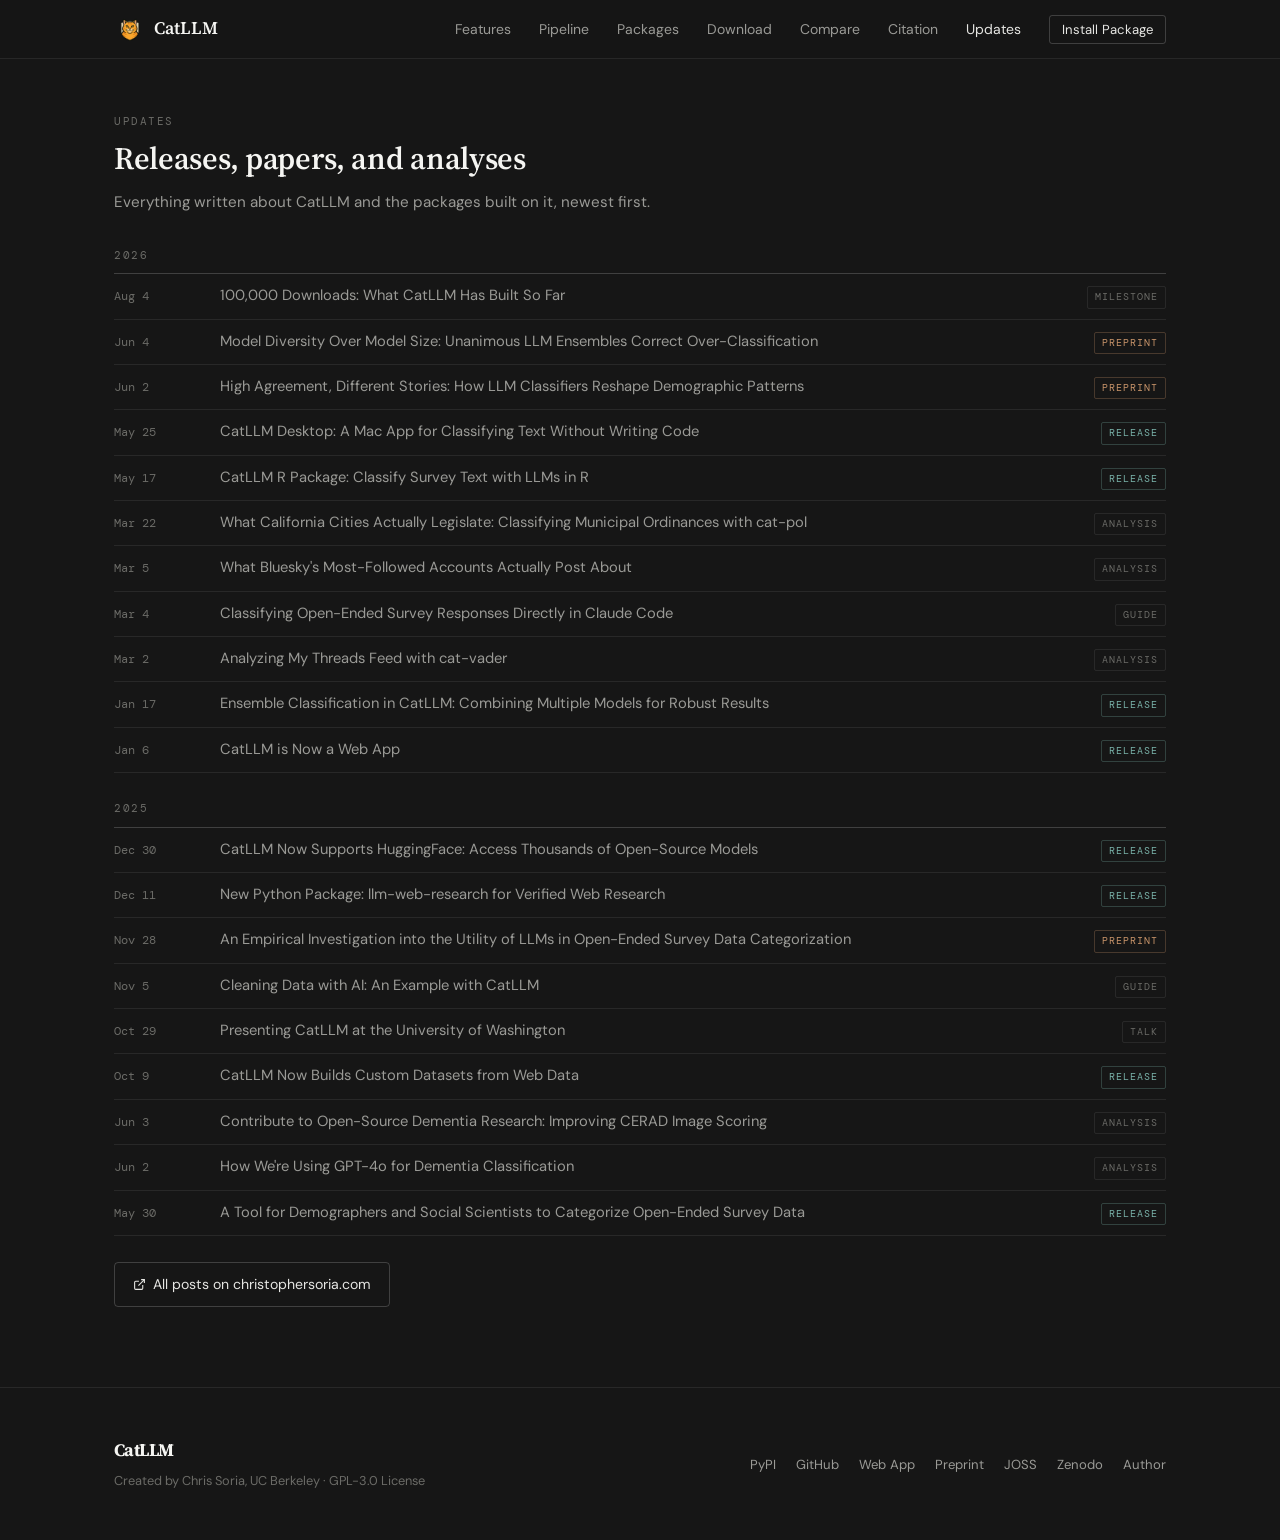
==== updates.html @ 03a1635f "site: move Updates to its own page at /updates.html Adds an Updates page listing the 20 posts writte" ====
<!DOCTYPE html>
<html lang="en">
<head>
  <meta charset="UTF-8" />
  <meta name="viewport" content="width=device-width, initial-scale=1.0" />
  <title>Updates &mdash; CatLLM</title>
  <meta name="description" content="Releases, preprints, guides, and analyses written about CatLLM and the packages built on it." />
  <link rel="canonical" href="https://catllm.com/updates.html" />
  <meta name="robots" content="index, follow, max-image-preview:large" />
  <meta name="author" content="Chris Soria" />
  <meta name="theme-color" content="#161616" />

  <meta property="og:type" content="website" />
  <meta property="og:site_name" content="CatLLM" />
  <meta property="og:title" content="Updates &mdash; CatLLM" />
  <meta property="og:description" content="Releases, preprints, guides, and analyses written about CatLLM and the packages built on it." />
  <meta property="og:url" content="https://catllm.com/updates.html" />
  <meta property="og:image" content="https://catllm.com/assets/desktop-screenshot.png" />
  <meta property="og:locale" content="en_US" />

  <meta name="twitter:card" content="summary_large_image" />
  <meta name="twitter:title" content="Updates &mdash; CatLLM" />
  <meta name="twitter:description" content="Releases, preprints, guides, and analyses written about CatLLM and the packages built on it." />
  <meta name="twitter:image" content="https://catllm.com/assets/desktop-screenshot.png" />

  <link rel="icon" type="image/png" href="/assets/favicon.png" />
  <link rel="preconnect" href="https://fonts.googleapis.com" />
  <link rel="preconnect" href="https://fonts.gstatic.com" crossorigin />
  <link href="https://fonts.googleapis.com/css2?family=Source+Serif+4:ital,opsz,wght@0,8..60,400;0,8..60,500;0,8..60,600;0,8..60,700;1,8..60,400&family=DM+Mono:ital,wght@0,300;0,400;0,500;1,300&family=DM+Sans:ital,opsz,wght@0,9..40,300;0,9..40,400;0,9..40,500;1,9..40,300&display=swap" rel="stylesheet" />
  <link rel="stylesheet" href="/assets/styles.css" />
</head>
<body>

<nav>
  <div class="nav-inner">
    <a href="/" class="nav-logo">
      <img src="/assets/catllm-mark.png" alt="CatLLM" class="nav-logo-mark" />
      CatLLM
    </a>
    <ul class="nav-links">
      <li><a href="/#features">Features</a></li>
      <li><a href="/#pipeline">Pipeline</a></li>
      <li><a href="/#packages">Packages</a></li>
      <li><a href="/#download">Download</a></li>
      <li><a href="/#compare">Compare</a></li>
      <li><a href="/#research">Citation</a></li>
      <li><a href="/updates.html" class="is-current">Updates</a></li>
      <li><a href="https://pypi.org/project/cat-llm/" target="_blank" class="nav-cta" data-install-link data-url-python="https://pypi.org/project/cat-llm/" data-url-r="https://chrissoria.r-universe.dev/cat.llm">Install Package</a></li>
    </ul>
  </div>
</nav>

<!-- Updates -->
<section class="updates is-page" id="updates">
  <div class="container">
    <div class="updates-header reveal">
      <div class="section-label">Updates</div>
      <h2 class="section-title">Releases, papers, and analyses</h2>
      <p class="section-desc">
        Everything written about CatLLM and the packages built on it, newest first.
      </p>
    </div>

    <div class="reveal">
      <div class="updates-year">2026</div>
      <ul class="updates-list">
        <li class="update-item">
          <span class="update-date">Aug 4</span>
          <a class="update-title" href="https://christophersoria.com/posts/2026/08/catllm-100k-downloads/" target="_blank">100,000 Downloads: What CatLLM Has Built So Far</a>
          <span class="update-tag">Milestone</span>
        </li>
        <li class="update-item">
          <span class="update-date">Jun 4</span>
          <a class="update-title" href="https://christophersoria.com/posts/2026/06/llm-ensembles-survey-coding-preprint/" target="_blank">Model Diversity Over Model Size: Unanimous LLM Ensembles Correct Over-Classification</a>
          <span class="update-tag is-preprint">Preprint</span>
        </li>
        <li class="update-item">
          <span class="update-date">Jun 2</span>
          <a class="update-title" href="https://christophersoria.com/posts/2026/06/llm-classifiers-demographic-patterns-preprint/" target="_blank">High Agreement, Different Stories: How LLM Classifiers Reshape Demographic Patterns</a>
          <span class="update-tag is-preprint">Preprint</span>
        </li>
        <li class="update-item">
          <span class="update-date">May 25</span>
          <a class="update-title" href="https://christophersoria.com/posts/2026/05/catllm-mac-desktop-app/" target="_blank">CatLLM Desktop: A Mac App for Classifying Text Without Writing Code</a>
          <span class="update-tag is-release">Release</span>
        </li>
        <li class="update-item">
          <span class="update-date">May 17</span>
          <a class="update-title" href="https://christophersoria.com/posts/2026/05/cat-llm-r-packages/" target="_blank">CatLLM R Package: Classify Survey Text with LLMs in R</a>
          <span class="update-tag is-release">Release</span>
        </li>
        <li class="update-item">
          <span class="update-date">Mar 22</span>
          <a class="update-title" href="https://christophersoria.com/posts/2026/03/catpol-ordinance-analysis/" target="_blank">What California Cities Actually Legislate: Classifying Municipal Ordinances with cat-pol</a>
          <span class="update-tag">Analysis</span>
        </li>
        <li class="update-item">
          <span class="update-date">Mar 5</span>
          <a class="update-title" href="https://christophersoria.com/posts/2026/03/catvader-bluesky-analysis/" target="_blank">What Bluesky's Most-Followed Accounts Actually Post About</a>
          <span class="update-tag">Analysis</span>
        </li>
        <li class="update-item">
          <span class="update-date">Mar 4</span>
          <a class="update-title" href="https://christophersoria.com/posts/2026/03/catllm-claude-code/" target="_blank">Classifying Open-Ended Survey Responses Directly in Claude Code</a>
          <span class="update-tag">Guide</span>
        </li>
        <li class="update-item">
          <span class="update-date">Mar 2</span>
          <a class="update-title" href="https://christophersoria.com/posts/2026/03/catvader-threads-analysis/" target="_blank">Analyzing My Threads Feed with cat-vader</a>
          <span class="update-tag">Analysis</span>
        </li>
        <li class="update-item">
          <span class="update-date">Jan 17</span>
          <a class="update-title" href="https://christophersoria.com/posts/2026/01/catllm-ensemble-classification/" target="_blank">Ensemble Classification in CatLLM: Combining Multiple Models for Robust Results</a>
          <span class="update-tag is-release">Release</span>
        </li>
        <li class="update-item">
          <span class="update-date">Jan 6</span>
          <a class="update-title" href="https://christophersoria.com/posts/2026/01/catllm-web-app/" target="_blank">CatLLM is Now a Web App</a>
          <span class="update-tag is-release">Release</span>
        </li>
      </ul>

      <div class="updates-year">2025</div>
      <ul class="updates-list">
        <li class="update-item">
          <span class="update-date">Dec 30</span>
          <a class="update-title" href="https://christophersoria.com/posts/2025/12/cat-llm-huggingface/" target="_blank">CatLLM Now Supports HuggingFace: Access Thousands of Open-Source Models</a>
          <span class="update-tag is-release">Release</span>
        </li>
        <li class="update-item">
          <span class="update-date">Dec 11</span>
          <a class="update-title" href="https://christophersoria.com/posts/2025/12/llm-web-research/" target="_blank">New Python Package: llm-web-research for Verified Web Research</a>
          <span class="update-tag is-release">Release</span>
        </li>
        <li class="update-item">
          <span class="update-date">Nov 28</span>
          <a class="update-title" href="https://christophersoria.com/posts/2025/11/llm-survey-categorization-preprint/" target="_blank">An Empirical Investigation into the Utility of LLMs in Open-Ended Survey Data Categorization</a>
          <span class="update-tag is-preprint">Preprint</span>
        </li>
        <li class="update-item">
          <span class="update-date">Nov 5</span>
          <a class="update-title" href="https://christophersoria.com/posts/2025/10/cat-llm-clean-data/" target="_blank">Cleaning Data with AI: An Example with CatLLM</a>
          <span class="update-tag">Guide</span>
        </li>
        <li class="update-item">
          <span class="update-date">Oct 29</span>
          <a class="update-title" href="https://christophersoria.com/posts/2025/10/uw-catllm-presentation/" target="_blank">Presenting CatLLM at the University of Washington</a>
          <span class="update-tag">Talk</span>
        </li>
        <li class="update-item">
          <span class="update-date">Oct 9</span>
          <a class="update-title" href="https://christophersoria.com/posts/2025/10/cat-llm-web-research/" target="_blank">CatLLM Now Builds Custom Datasets from Web Data</a>
          <span class="update-tag is-release">Release</span>
        </li>
        <li class="update-item">
          <span class="update-date">Jun 3</span>
          <a class="update-title" href="https://christophersoria.com/posts/2025/6/cat-llm-for-cerad-scores/" target="_blank">Contribute to Open-Source Dementia Research: Improving CERAD Image Scoring</a>
          <span class="update-tag">Analysis</span>
        </li>
        <li class="update-item">
          <span class="update-date">Jun 2</span>
          <a class="update-title" href="https://christophersoria.com/posts/2025/6/cat-llm-for-images/" target="_blank">How We're Using GPT-4o for Dementia Classification</a>
          <span class="update-tag">Analysis</span>
        </li>
        <li class="update-item">
          <span class="update-date">May 30</span>
          <a class="update-title" href="https://christophersoria.com/posts/2025/5/cat-llm-test/" target="_blank">A Tool for Demographers and Social Scientists to Categorize Open-Ended Survey Data</a>
          <span class="update-tag is-release">Release</span>
        </li>
      </ul>

      <div class="updates-more">
        <a href="https://christophersoria.com/year-archive/" target="_blank" class="btn-secondary">
          <svg width="13" height="13" viewBox="0 0 24 24" fill="none" stroke="currentColor" stroke-width="2"><path d="M18 13v6a2 2 0 0 1-2 2H5a2 2 0 0 1-2-2V8a2 2 0 0 1 2-2h6"/><polyline points="15 3 21 3 21 9"/><line x1="10" y1="14" x2="21" y2="3"/></svg>
          All posts on christophersoria.com
        </a>
      </div>
    </div>
  </div>
</section>

<!-- Footer -->
<footer>
  <div class="container">
    <div class="footer-inner">
      <div>
        <div class="footer-logo">CatLLM</div>
        <div class="footer-meta" style="margin-top:6px;">
          Created by <a href="https://christophersoria.com" target="_blank">Chris Soria</a>, UC Berkeley · GPL-3.0 License
        </div>
      </div>
      <ul class="footer-links">
        <li><a href="https://pypi.org/project/cat-llm/" target="_blank">PyPI</a></li>
        <li><a href="https://github.com/chrissoria/cat-llm" target="_blank">GitHub</a></li>
        <li><a href="https://huggingface.co/spaces/CatLLM/survey-classifier" target="_blank">Web App</a></li>
        <li><a href="https://osf.io/preprints/socarxiv/gjvcf_v1" target="_blank">Preprint</a></li>
        <li><a href="https://doi.org/10.21105/joss.09678" target="_blank">JOSS</a></li>
        <li><a href="https://doi.org/10.5281/zenodo.19960067" target="_blank">Zenodo</a></li>
        <li><a href="https://christophersoria.com" target="_blank">Author</a></li>
      </ul>
    </div>
  </div>
</footer>

</body>
</html>
---- assets/styles.css ----
/* CatLLM site styles.
   Shared by index.html and updates.html. Extracted from the inline
   <style> block so both pages stay on one set of tokens. */

/* ── Reset & Variables ─────────────────────────────── */
*, *::before, *::after { box-sizing: border-box; margin: 0; padding: 0; }

:root {
  --bg:         #161616;
  --bg-2:       #1c1c1c;
  --bg-3:       #232323;
  --border:     rgba(255,255,255,0.08);
  --border-hi:  rgba(255,255,255,0.18);
  --teal:       #7ab3aa;
  --teal-dim:   #5a8a83;
  --teal-glow:  rgba(122,179,170,0.10);
  --teal-glow2: rgba(122,179,170,0.04);
  --orange:     #c8946a;
  --orange-glow: rgba(200,148,106,0.10);
  --text:       #e6e6e3;
  --text-2:     #9a9a96;
  --text-3:     #6b6b67;
  --white:      #f5f5f2;
  --amber:      #c8946a;
  --radius:     4px;
  --radius-lg:  6px;
  --font-sans:  'DM Sans', sans-serif;
  --font-mono:  'DM Mono', monospace;
  --font-disp:  'Source Serif 4', Charter, 'Iowan Old Style', Georgia, serif;
}

html { scroll-behavior: smooth; }

body {
  background: var(--bg);
  color: var(--text);
  font-family: var(--font-sans);
  font-size: 16px;
  line-height: 1.65;
  overflow-x: hidden;
}

.dot-grid { display: none; }

/* ── Layout ─────────────────────────────────────────── */
.container {
  max-width: 1100px;
  margin: 0 auto;
  padding: 0 24px;
  position: relative;
  z-index: 1;
}

section { position: relative; z-index: 1; }

/* ── Nav ─────────────────────────────────────────────── */
nav {
  position: fixed;
  top: 0; left: 0; right: 0;
  z-index: 100;
  background: rgba(22,22,22,0.92);
  border-bottom: 1px solid var(--border);
}

.nav-inner {
  max-width: 1100px;
  margin: 0 auto;
  padding: 0 24px;
  height: 58px;
  display: flex;
  align-items: center;
  justify-content: space-between;
}

.nav-logo {
  font-family: var(--font-disp);
  font-weight: 600;
  font-size: 1.1rem;
  color: var(--white);
  text-decoration: none;
  letter-spacing: 0;
  display: flex;
  align-items: center;
  gap: 8px;
}

.nav-logo-mark {
  height: 24px;
  width: auto;
  display: block;
}

.nav-links {
  display: flex;
  gap: 28px;
  list-style: none;
  align-items: center;
}

.nav-links a {
  color: var(--text-2);
  text-decoration: none;
  font-size: 0.875rem;
  font-weight: 400;
  transition: color 0.2s;
}

.nav-links a:hover { color: var(--text); }

.nav-cta {
  color: var(--text) !important;
  padding: 5px 12px;
  border: 1px solid var(--border-hi);
  border-radius: 3px;
  font-weight: 400 !important;
  font-size: 0.82rem !important;
  transition: border-color 0.2s, color 0.2s !important;
}

.nav-cta:hover { color: var(--teal) !important; border-color: var(--teal-dim); }

/* ── Hero ─────────────────────────────────────────────── */
.hero {
  padding: 100px 0 60px;
}

.hero-inner {
  max-width: 760px;
  margin: 0 auto;
  text-align: center;
}

.hero-inner .hero-desc { margin-left: auto; margin-right: auto; }
.hero-inner .hero-citation { margin-left: auto; margin-right: auto; justify-content: center; }
.hero-inner .hero-actions { justify-content: center; }
.hero-inner .install-cmd { margin-left: auto; margin-right: auto; }
.hero-inner .lang-tabs { justify-content: center; }

.hero-title {
  font-family: var(--font-disp);
  font-size: clamp(2.4rem, 4.5vw, 3.6rem);
  font-weight: 600;
  line-height: 1.05;
  letter-spacing: -0.015em;
  color: var(--white);
  margin-bottom: 14px;
}

.hero-title .teal { color: inherit; font-style: italic; font-weight: 500; }

.hero-subtitle {
  font-family: var(--font-disp);
  font-size: clamp(1.05rem, 2vw, 1.25rem);
  font-weight: 400;
  font-style: italic;
  color: var(--text-2);
  line-height: 1.45;
  margin-bottom: 22px;
  letter-spacing: 0;
}

.hero-desc {
  color: var(--text-2);
  font-size: 0.95rem;
  line-height: 1.7;
  margin-bottom: 36px;
  max-width: 480px;
}

.hero-desc strong {
  color: var(--text);
  font-weight: 500;
}

.hero-citation {
  display: flex;
  gap: 10px;
  align-items: center;
  flex-wrap: wrap;
  font-family: var(--font-mono);
  font-size: 0.76rem;
  color: var(--text-3);
  margin-bottom: 26px;
  padding: 0;
  max-width: fit-content;
}

.hero-citation a {
  color: var(--text-2);
  text-decoration: underline;
  text-decoration-color: var(--teal-dim);
  text-underline-offset: 3px;
  text-decoration-thickness: 1px;
  transition: color 0.2s;
}

.hero-citation a:hover { color: var(--teal); }

.citation-sep { color: var(--text-3); opacity: 0.45; }

.hero-actions {
  display: flex;
  gap: 12px;
  flex-wrap: wrap;
  margin-bottom: 32px;
}

.btn-primary {
  display: inline-flex;
  align-items: center;
  gap: 7px;
  background: var(--text);
  color: var(--bg);
  font-family: var(--font-sans);
  font-size: 0.88rem;
  font-weight: 500;
  padding: 10px 20px;
  border-radius: var(--radius);
  text-decoration: none;
  transition: background 0.15s;
  border: 1px solid var(--text);
}

.btn-primary:hover {
  background: var(--white);
  border-color: var(--white);
}

.btn-secondary {
  display: inline-flex;
  align-items: center;
  gap: 7px;
  background: transparent;
  color: var(--text);
  font-family: var(--font-sans);
  font-size: 0.88rem;
  font-weight: 400;
  padding: 10px 18px;
  border-radius: var(--radius);
  border: 1px solid var(--border-hi);
  text-decoration: none;
  transition: border-color 0.15s, color 0.15s;
}

.btn-secondary:hover {
  border-color: var(--text-2);
  color: var(--white);
}

.install-cmd {
  display: inline-flex;
  align-items: center;
  gap: 12px;
  background: var(--bg-3);
  border: 1px solid var(--border);
  border-radius: var(--radius);
  padding: 10px 16px;
  cursor: pointer;
  transition: border-color 0.2s;
  max-width: fit-content;
  /* Pin width to fit the longer R install command so the card stays
     the same size when toggling Python ↔ R, preventing the hero from
     reflowing (and the three buttons from wrapping on narrow widths). */
  min-width: 72ch;
}
@media (max-width: 900px) {
  /* Once the hero stacks to one column, the 72ch min-width overflows
     the content column. Drop it and let the code wrap inside. */
  .install-cmd {
    min-width: 0;
    max-width: 100%;
  }
  .install-cmd code { white-space: normal; word-break: break-all; }
}

.install-cmd:hover { border-color: var(--border-hi); }

.install-cmd code {
  font-family: var(--font-mono);
  font-size: 0.85rem;
  color: var(--teal);
  white-space: nowrap;
}

/* Language-picker tabs. Two shapes: hero-attached and inline-pill. */
.lang-tabs {
  display: inline-flex;
  gap: 0;
  background: transparent;
  margin-bottom: 6px;
}
.lang-tab {
  font-family: var(--font-mono);
  font-size: 0.7rem;
  letter-spacing: 0.06em;
  text-transform: uppercase;
  padding: 5px 12px;
  border: 1px solid var(--border);
  border-radius: 0;
  background: transparent;
  color: var(--text-3);
  cursor: pointer;
  transition: color 0.18s ease, background 0.18s ease, border-color 0.18s ease;
}
.lang-tab:first-child { border-top-left-radius: 6px; border-bottom-left-radius: 6px; }
.lang-tab:last-child  { border-top-right-radius: 6px; border-bottom-right-radius: 6px; border-left: none; }
.lang-tab:hover { color: var(--text); }
.lang-tab.is-active {
  background: var(--bg-3);
  color: var(--teal);
  border-color: var(--teal-dim);
}
.lang-tab.is-active + .lang-tab { border-left-color: var(--border); }

.lang-tabs--inline {
  margin-top: 14px;
}

.copy-btn {
  background: none;
  border: none;
  cursor: pointer;
  color: var(--text-3);
  padding: 2px;
  transition: color 0.2s;
  display: flex;
  align-items: center;
}

.copy-btn:hover { color: var(--text); }
.copy-btn.copied { color: var(--teal); }

.c-keyword  { color: #7eb8f7; }
.c-func     { color: #79d9c7; }
.c-string   { color: #f5c27a; }
.c-comment  { color: var(--text-3); font-style: italic; }
.c-param    { color: #c8d0de; }
.c-value    { color: #f5c27a; }

/* ── Section headers ─────────────────────────────────── */
.section-label {
  font-family: var(--font-mono);
  font-size: 0.7rem;
  color: var(--text-3);
  letter-spacing: 0.14em;
  text-transform: uppercase;
  margin-bottom: 10px;
}

.section-title {
  font-family: var(--font-disp);
  font-size: clamp(1.5rem, 2.6vw, 1.95rem);
  font-weight: 600;
  color: var(--white);
  letter-spacing: -0.01em;
  line-height: 1.2;
  margin-bottom: 12px;
}

.section-desc {
  color: var(--text-2);
  font-size: 0.95rem;
  line-height: 1.7;
  max-width: 600px;
}

/* ── Features ─────────────────────────────────────────── */
.features { padding: 70px 0; }

.features-header { margin-bottom: 44px; }

.features-list {
  margin: 0;
  padding: 0;
  border-top: 1px solid var(--border);
}

.features-list > div {
  display: grid;
  grid-template-columns: 220px 1fr;
  gap: 36px;
  padding: 20px 0;
  border-bottom: 1px solid var(--border);
}

.features-list dt {
  font-family: var(--font-disp);
  font-size: 1.05rem;
  font-weight: 600;
  color: var(--white);
  letter-spacing: -0.005em;
  line-height: 1.3;
}

.features-list dd {
  margin: 0;
  font-size: 0.92rem;
  color: var(--text-2);
  line-height: 1.65;
}

@media (max-width: 720px) {
  .features-list > div {
    grid-template-columns: 1fr;
    gap: 4px;
  }
}

/* ── Pipeline ─────────────────────────────────────────── */
.pipeline { padding: 70px 0; }

.pipeline-inner {
  display: grid;
  grid-template-columns: 1fr 1fr;
  gap: 80px;
  align-items: center;
}

.pipeline-steps {
  display: flex;
  flex-direction: column;
  gap: 0;
}

.pipeline-step {
  display: flex;
  gap: 20px;
  padding: 24px 0;
  border-bottom: 1px solid var(--border);
  cursor: default;
  transition: all 0.2s;
}

.pipeline-step:first-child { border-top: 1px solid var(--border); }

.step-num {
  font-family: var(--font-mono);
  font-size: 0.78rem;
  color: var(--text-3);
  width: 32px;
  flex-shrink: 0;
  margin-top: 2px;
  letter-spacing: 0.05em;
}

.step-content {}

.step-title {
  font-family: var(--font-disp);
  font-size: 1.1rem;
  font-weight: 600;
  color: var(--white);
  letter-spacing: -0.005em;
  margin-bottom: 6px;
}

.step-desc {
  font-size: 0.875rem;
  color: var(--text-2);
  line-height: 1.65;
}

.pipeline-visual {
  background: var(--bg-2);
  border: 1px solid var(--border);
  border-radius: var(--radius-lg);
  padding: 28px;
  position: relative;
  overflow: hidden;
}

.pv-header {
  display: flex;
  align-items: center;
  gap: 6px;
  margin-bottom: 20px;
}

.pv-dot {
  width: 8px; height: 8px;
  border-radius: 50%;
}

.pv-title {
  font-family: var(--font-mono);
  font-size: 0.7rem;
  color: var(--text-3);
  margin-left: 6px;
}

.pv-flow {
  display: flex;
  flex-direction: column;
  gap: 10px;
}

.pv-stage {
  background: var(--bg-3);
  border: 1px solid var(--border);
  border-radius: 8px;
  padding: 14px 16px;
  display: flex;
  align-items: center;
  gap: 12px;
  transition: border-color 0.2s;
}

.pv-stage:hover { border-color: var(--border-hi); }

.pv-stage-badge {
  font-family: var(--font-mono);
  font-size: 0.65rem;
  color: var(--teal);
  background: var(--teal-glow);
  padding: 2px 8px;
  border-radius: 4px;
  white-space: nowrap;
  letter-spacing: 0.05em;
}

.pv-stage-desc {
  font-size: 0.8rem;
  color: var(--text-2);
}

.pv-arrow {
  text-align: center;
  color: var(--text-3);
  font-size: 0.75rem;
}

/* ── Domain Packages ──────────────────────────────────── */
.packages { padding: 70px 0; }

.packages-header { margin-bottom: 44px; }

.packages-grid {
  display: grid;
  grid-template-columns: repeat(3, 1fr);
  gap: 0;
  border-top: 1px solid var(--border);
  border-left: 1px solid var(--border);
}

.pkg-card {
  background: transparent;
  border-right: 1px solid var(--border);
  border-bottom: 1px solid var(--border);
  padding: 22px 22px;
  position: relative;
}

.pkg-tag {
  display: none;
}

.pkg-name {
  font-family: var(--font-mono);
  font-size: 0.82rem;
  color: var(--text-3);
  font-weight: 400;
  margin-bottom: 4px;
}

.pkg-domain {
  font-family: var(--font-disp);
  font-size: 1.05rem;
  font-weight: 600;
  color: var(--white);
  letter-spacing: -0.005em;
  margin-bottom: 8px;
}

.pkg-desc {
  font-size: 0.8rem;
  color: var(--text-2);
  line-height: 1.55;
  margin-bottom: 16px;
}

.pkg-install {
  display: flex;
  align-items: center;
  gap: 8px;
  background: var(--bg-3);
  border: 1px solid var(--border);
  border-radius: 7px;
  padding: 7px 12px;
  cursor: pointer;
  transition: border-color 0.2s;
}

.pkg-install:hover { border-color: var(--border-hi); }

.pkg-install code {
  font-family: var(--font-mono);
  font-size: 0.73rem;
  color: var(--text-2);
  flex: 1;
}

.pkg-install .copy-btn {
  color: var(--text-3);
}

/* ── Comparison section ──────────────────────────────── */
.compare { padding: 70px 0; }

.compare-header { margin-bottom: 40px; }

.compare-table {
  width: 100%;
  border-collapse: collapse;
  background: var(--bg-2);
  border: 1px solid var(--border);
  border-radius: var(--radius-lg);
  overflow: hidden;
  font-size: 0.88rem;
}

.compare-table th,
.compare-table td {
  padding: 16px 20px;
  text-align: left;
  border-bottom: 1px solid var(--border);
  vertical-align: top;
}

.compare-table tr:last-child th,
.compare-table tr:last-child td { border-bottom: none; }

.compare-table thead th {
  font-family: var(--font-mono);
  font-size: 0.72rem;
  letter-spacing: 0.1em;
  text-transform: uppercase;
  color: var(--text-3);
  font-weight: 500;
  background: var(--bg-3);
  border-bottom: 1px solid var(--border);
}

.compare-table thead th.col-ours {
  color: var(--teal);
  background: rgba(0,220,195,0.05);
}

.compare-table tbody th {
  font-weight: 500;
  color: var(--text);
  font-size: 0.85rem;
  width: 22%;
  background: rgba(0,0,0,0.15);
}

.compare-table tbody td {
  color: var(--text-2);
  width: 26%;
}

.compare-table tbody td.col-ours {
  color: var(--text);
  background: rgba(0,220,195,0.03);
}

.compare-note {
  margin-top: 24px;
  padding: 18px 22px;
  background: var(--bg-2);
  border: 1px solid var(--border);
  border-left: 2px solid var(--teal-dim);
  border-radius: var(--radius);
  font-size: 0.88rem;
  color: var(--text-2);
  line-height: 1.65;
}

.compare-note strong {
  color: var(--text);
  font-weight: 500;
}

@media (max-width: 760px) {
  .compare-table { font-size: 0.78rem; }
  .compare-table th, .compare-table td { padding: 10px 12px; }
}

/* ── Code section ─────────────────────────────────────── */
.code-section { padding: 70px 0; }

.code-inner {
  display: grid;
  grid-template-columns: 1fr 1fr;
  gap: 80px;
  align-items: center;
}

.code-block {
  background: var(--bg-2);
  border: 1px solid var(--border);
  border-radius: var(--radius-lg);
  overflow: hidden;
  position: relative;
}

.code-header {
  display: flex;
  align-items: center;
  justify-content: space-between;
  padding: 12px 16px;
  border-bottom: 1px solid var(--border);
}

.code-dots {
  display: flex;
  gap: 6px;
}

.code-dot {
  width: 10px; height: 10px;
  border-radius: 50%;
}

.code-lang {
  font-family: var(--font-mono);
  font-size: 0.7rem;
  color: var(--text-3);
}

.code-body {
  padding: 22px 22px;
  font-family: var(--font-mono);
  font-size: 0.8rem;
  line-height: 1.9;
  color: #c8d0de;
  overflow-x: auto;
}

.code-text { white-space: pre; }

/* ── Research ─────────────────────────────────────────── */
.research { padding: 70px 0; }

.research-inner {
  background: transparent;
  border-top: 1px solid var(--border);
  border-bottom: 1px solid var(--border);
  padding: 44px 0;
  display: grid;
  grid-template-columns: 1fr auto;
  gap: 50px;
  align-items: start;
  position: relative;
}

.research-quote {
  font-family: var(--font-disp);
  font-size: clamp(1rem, 1.6vw, 1.15rem);
  font-weight: 400;
  font-style: italic;
  color: var(--text);
  line-height: 1.55;
  letter-spacing: 0;
  margin-bottom: 22px;
  max-width: 620px;
}

.research-cta {
  flex-shrink: 0;
}

/* ── Updates ──────────────────────────────────────────── */
.updates { padding: 70px 0 0; }

/* updates.html is the whole page rather than a section, so it needs
   clearance under the 58px fixed nav and its own bottom padding. */
.updates.is-page { padding: 112px 0 80px; }

.nav-links a.is-current { color: var(--text); }

.updates-header { margin-bottom: 30px; }

/* Year rules act as the only headings in the list, so they carry the
   top border and each row carries its own bottom border. */
.updates-year {
  font-family: var(--font-mono);
  font-size: 0.7rem;
  color: var(--text-3);
  letter-spacing: 0.14em;
  padding-bottom: 9px;
  margin-top: 26px;
  border-bottom: 1px solid var(--border-hi);
}

.updates-year:first-of-type { margin-top: 0; }

.updates-list {
  list-style: none;
  margin: 0;
  padding: 0;
}

.update-item {
  display: grid;
  grid-template-columns: 86px 1fr auto;
  gap: 20px;
  align-items: baseline;
  padding: 10px 0;
  border-bottom: 1px solid var(--border);
}

.update-date {
  font-family: var(--font-mono);
  font-size: 0.75rem;
  color: var(--text-3);
  white-space: nowrap;
}

.update-title {
  color: var(--text-2);
  font-size: 0.92rem;
  line-height: 1.5;
  text-decoration: none;
  transition: color 0.15s;
}

.update-item:hover .update-title { color: var(--white); }

.update-tag {
  font-family: var(--font-mono);
  font-size: 0.62rem;
  letter-spacing: 0.1em;
  text-transform: uppercase;
  color: var(--text-3);
  border: 1px solid var(--border);
  border-radius: 2px;
  padding: 2px 7px;
  white-space: nowrap;
}

.update-tag.is-release  { color: var(--teal);   border-color: rgba(122,179,170,0.28); }
.update-tag.is-preprint { color: var(--orange); border-color: rgba(200,148,106,0.28); }

.updates-more { margin-top: 26px; }

/* ── Share your work ──────────────────────────────────── */
.share { padding: 0 0 70px; }

.share-inner {
  background: var(--bg-2);
  border: 1px solid var(--border);
  border-radius: var(--radius-lg);
  padding: 38px 40px;
  max-width: 800px;
}

.share-title {
  font-family: var(--font-disp);
  font-size: clamp(1.3rem, 2.2vw, 1.65rem);
  font-weight: 600;
  color: var(--white);
  letter-spacing: -0.01em;
  line-height: 1.25;
  margin-bottom: 12px;
}

.share-desc {
  color: var(--text-2);
  font-size: 0.95rem;
  line-height: 1.7;
  margin-bottom: 26px;
}

.share-desc em { color: var(--text); font-style: italic; }

.share-cta {
  display: flex;
  gap: 10px;
  flex-wrap: wrap;
  align-items: center;
}

.share-note {
  margin-top: 18px;
  font-family: var(--font-mono);
  font-size: 0.78rem;
  color: var(--text-3);
  line-height: 1.6;
}

/* ── Footer ───────────────────────────────────────────── */
footer {
  border-top: 1px solid var(--border);
  padding: 48px 0;
  position: relative;
  z-index: 1;
}

.footer-inner {
  display: flex;
  align-items: center;
  justify-content: space-between;
  gap: 24px;
  flex-wrap: wrap;
}

.footer-logo {
  font-family: var(--font-disp);
  font-size: 1.1rem;
  font-weight: 700;
  color: var(--white);
  letter-spacing: -0.03em;
}

.footer-meta {
  font-size: 0.8rem;
  color: var(--text-3);
  line-height: 1.6;
}

.footer-meta a {
  color: var(--text-3);
  text-decoration: none;
  transition: color 0.2s;
}

.footer-meta a:hover { color: var(--teal); }

.footer-links {
  display: flex;
  gap: 20px;
  list-style: none;
  flex-wrap: wrap;
}

.footer-links a {
  font-size: 0.82rem;
  color: var(--text-2);
  text-decoration: none;
  transition: color 0.2s;
}

.footer-links a:hover { color: var(--teal); }

/* Scroll-reveal removed — content visible by default. */
.reveal, .reveal.visible { opacity: 1; transform: none; }

/* ── Responsive ───────────────────────────────────────── */
@media (max-width: 1080px) {
  /* Nav has 7 items + a CTA pill; below ~1080px they collide before
     the CTA wraps to a second line. Collapse early: there's no
     mobile menu, but the page is short enough to scroll. */
  .nav-links { display: none; }
}

@media (max-width: 900px) {
  .pipeline-inner { grid-template-columns: 1fr; }
  .pipeline-visual { display: none; }
  .packages-grid { grid-template-columns: repeat(2, 1fr); }
  .code-inner { grid-template-columns: 1fr; }
  .research-inner { grid-template-columns: 1fr; }
  /* Stack the language tabs above the install snippet so they
     don't sit beside it when the column narrows. width: max-content
     keeps the tabs only as wide as their content (don't stretch). */
  .lang-tabs { display: flex; width: max-content; }
}

@media (max-width: 560px) {
  .packages-grid { grid-template-columns: 1fr; }
  .hero { padding: 90px 0 50px; }
  .research-inner { padding: 36px 0; }
  /* Date and tag share the first row, title drops to its own line. */
  .update-item { grid-template-columns: 1fr auto; gap: 6px 12px; }
  .update-date { grid-column: 1; grid-row: 1; }
  .update-tag { grid-column: 2; grid-row: 1; justify-self: end; }
  .update-title { grid-column: 1 / -1; grid-row: 2; }
  .share-inner { padding: 26px 22px; }
  .share-cta { flex-direction: column; align-items: stretch; }
  .share-cta a { justify-content: center; }
  .footer-inner { flex-direction: column; align-items: flex-start; }
}
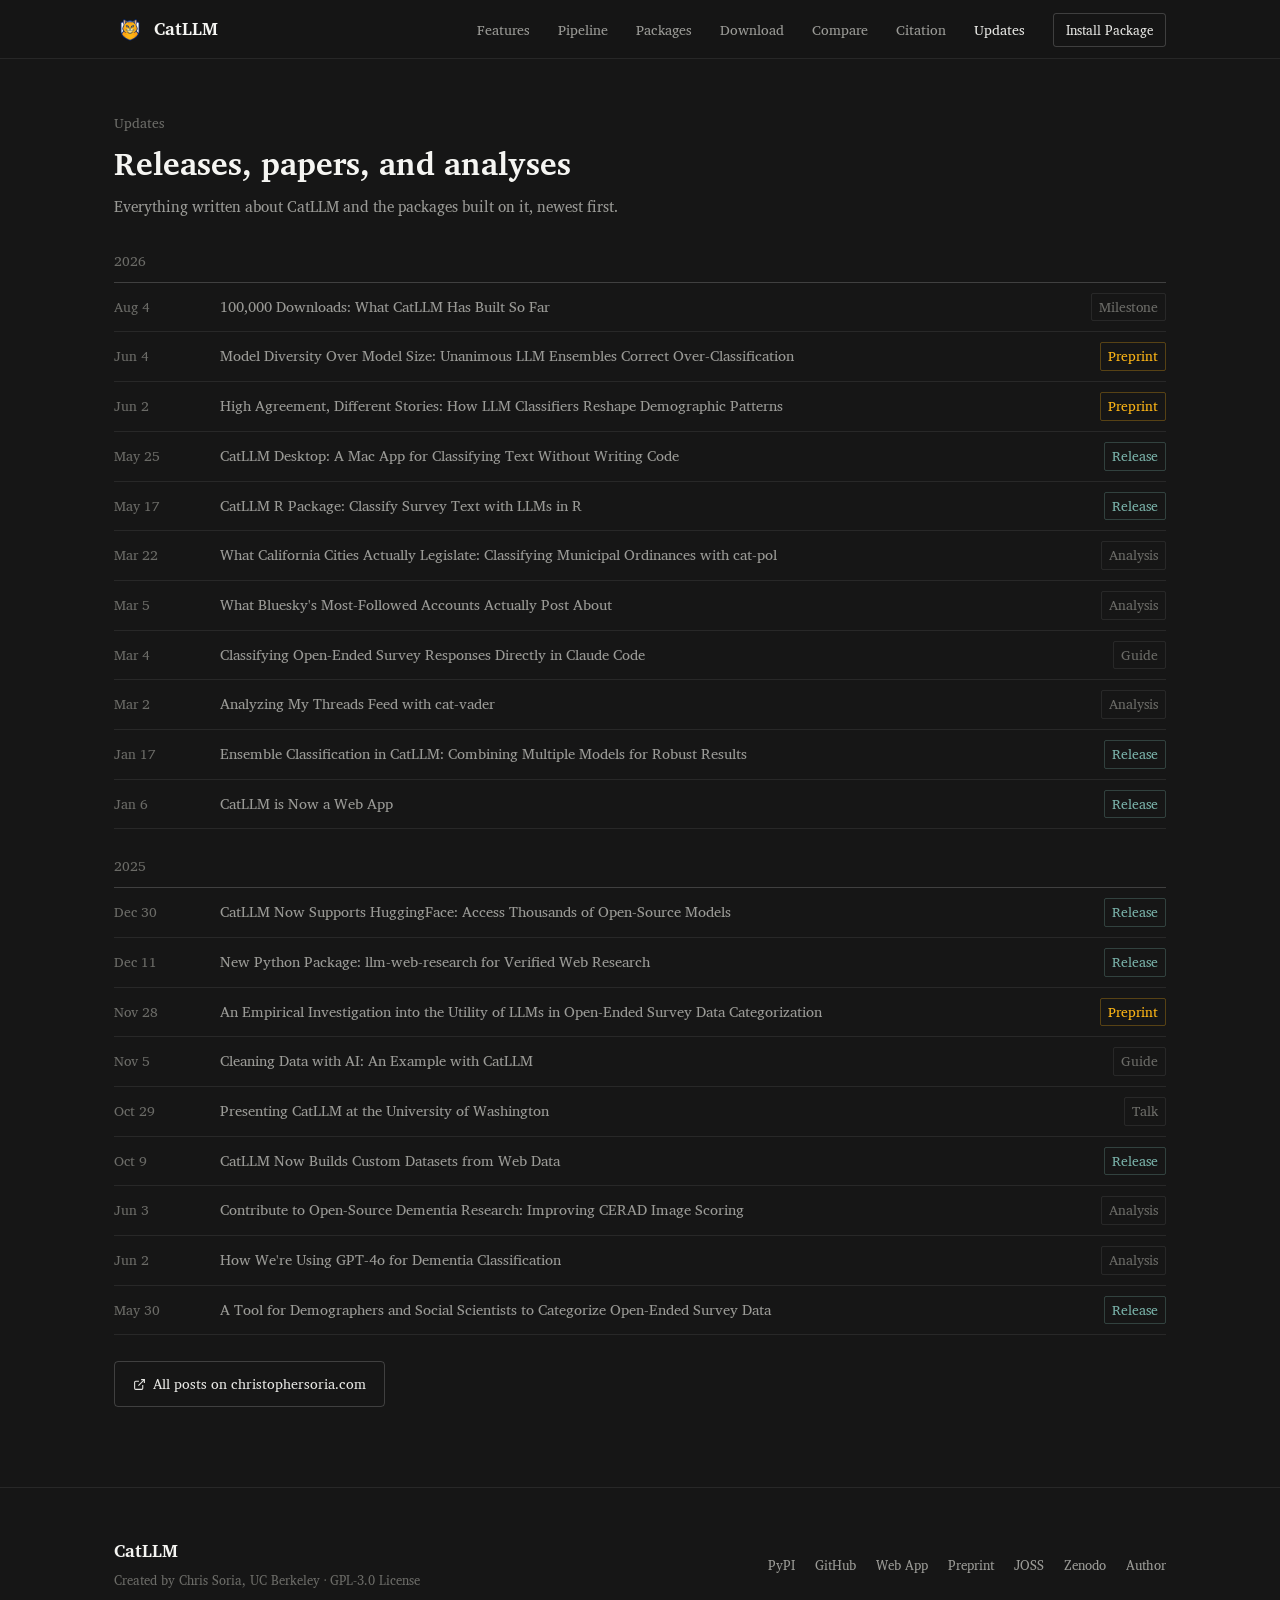
==== commit 2205600d: "site: set the type in Charis SIL, drop the stock sans and mono labels Replace DM Sans, DM Mono, and " ====
--- a/updates.html
+++ b/updates.html
@@ -26,7 +26,7 @@
   <link rel="icon" type="image/png" href="/assets/favicon.png" />
   <link rel="preconnect" href="https://fonts.googleapis.com" />
   <link rel="preconnect" href="https://fonts.gstatic.com" crossorigin />
-  <link href="https://fonts.googleapis.com/css2?family=Source+Serif+4:ital,opsz,wght@0,8..60,400;0,8..60,500;0,8..60,600;0,8..60,700;1,8..60,400&family=DM+Mono:ital,wght@0,300;0,400;0,500;1,300&family=DM+Sans:ital,opsz,wght@0,9..40,300;0,9..40,400;0,9..40,500;1,9..40,300&display=swap" rel="stylesheet" />
+  <link href="https://fonts.googleapis.com/css2?family=Charis+SIL:ital,wght@0,400;0,700;1,400;1,700&family=IBM+Plex+Mono:ital,wght@0,400;1,400&display=swap" rel="stylesheet" />
   <link rel="stylesheet" href="/assets/styles.css" />
 </head>
 <body>
@@ -169,6 +169,18 @@
           <span class="update-tag is-release">Release</span>
         </li>
       </ul>
+
+      <!-- Populated from assets/mentions.json, which only ever contains
+           entries reviewed by hand. See scripts/README.md. -->
+      <section class="mentions" id="mentions">
+        <div class="section-label">Elsewhere</div>
+        <h2 class="section-title">Mentions and citations</h2>
+        <p class="mentions-intro">
+          Papers citing CatLLM and public projects using it, collected from
+          OpenAlex, Semantic Scholar, GitHub, and Hacker News.
+        </p>
+        <ul class="updates-list" id="mentions-list"></ul>
+      </section>
 
       <div class="updates-more">
         <a href="https://christophersoria.com/year-archive/" target="_blank" class="btn-secondary">
@@ -203,5 +215,43 @@
   </div>
 </footer>
 
+<script>
+  // Render approved mentions. The section stays hidden unless there is at
+  // least one entry, so a fetch failure or an empty file degrades to the
+  // post list alone rather than an empty heading.
+  fetch('/assets/mentions.json')
+    .then(r => r.ok ? r.json() : null)
+    .then(data => {
+      const items = (data && data.mentions) || [];
+      if (!items.length) return;
+      const list = document.getElementById('mentions-list');
+      items.forEach(m => {
+        const li = document.createElement('li');
+        li.className = 'update-item';
+
+        const date = document.createElement('span');
+        date.className = 'update-date';
+        date.textContent = m.date || '';
+
+        // textContent, not innerHTML: these strings come from third-party
+        // APIs and must never be parsed as markup.
+        const link = document.createElement('a');
+        link.className = 'update-title';
+        link.href = m.url;
+        link.target = '_blank';
+        link.rel = 'noopener nofollow';
+        link.textContent = m.author ? `${m.title} · ${m.author}` : m.title;
+
+        const src = document.createElement('span');
+        src.className = 'mention-source';
+        src.textContent = m.source || '';
+
+        li.append(date, link, src);
+        list.appendChild(li);
+      });
+      document.getElementById('mentions').classList.add('has-items');
+    })
+    .catch(() => {});
+</script>
 </body>
 </html>
--- a/assets/styles.css
+++ b/assets/styles.css
@@ -15,18 +15,17 @@
   --teal-dim:   #5a8a83;
   --teal-glow:  rgba(122,179,170,0.10);
   --teal-glow2: rgba(122,179,170,0.04);
-  --orange:     #c8946a;
-  --orange-glow: rgba(200,148,106,0.10);
+  --gold:       #FDB515;
+  --gold-glow:  rgba(253,181,21,0.10);
   --text:       #e6e6e3;
   --text-2:     #9a9a96;
   --text-3:     #6b6b67;
   --white:      #f5f5f2;
-  --amber:      #c8946a;
   --radius:     4px;
   --radius-lg:  6px;
-  --font-sans:  'DM Sans', sans-serif;
-  --font-mono:  'DM Mono', monospace;
-  --font-disp:  'Source Serif 4', Charter, 'Iowan Old Style', Georgia, serif;
+  --font-body:  'Charis SIL', Charter, Georgia, serif;
+  --font-mono:  'IBM Plex Mono', monospace;
+  --font-disp:  'Charis SIL', Charter, Georgia, serif;
 }
 
 html { scroll-behavior: smooth; }
@@ -34,8 +33,8 @@
 body {
   background: var(--bg);
   color: var(--text);
-  font-family: var(--font-sans);
-  font-size: 16px;
+  font-family: var(--font-body);
+  font-size: 16.5px;
   line-height: 1.65;
   overflow-x: hidden;
 }
@@ -74,7 +73,7 @@
 
 .nav-logo {
   font-family: var(--font-disp);
-  font-weight: 600;
+  font-weight: 700;
   font-size: 1.1rem;
   color: var(--white);
   text-decoration: none;
@@ -139,9 +138,8 @@
 .hero-title {
   font-family: var(--font-disp);
   font-size: clamp(2.4rem, 4.5vw, 3.6rem);
-  font-weight: 600;
+  font-weight: 700;
   line-height: 1.05;
-  letter-spacing: -0.015em;
   color: var(--white);
   margin-bottom: 14px;
 }
@@ -169,7 +167,7 @@
 
 .hero-desc strong {
   color: var(--text);
-  font-weight: 500;
+  font-weight: 700;
 }
 
 .hero-citation {
@@ -177,8 +175,7 @@
   gap: 10px;
   align-items: center;
   flex-wrap: wrap;
-  font-family: var(--font-mono);
-  font-size: 0.76rem;
+  font-size: 0.86rem;
   color: var(--text-3);
   margin-bottom: 26px;
   padding: 0;
@@ -211,7 +208,7 @@
   gap: 7px;
   background: var(--text);
   color: var(--bg);
-  font-family: var(--font-sans);
+  font-family: var(--font-body);
   font-size: 0.88rem;
   font-weight: 500;
   padding: 10px 20px;
@@ -232,7 +229,7 @@
   gap: 7px;
   background: transparent;
   color: var(--text);
-  font-family: var(--font-sans);
+  font-family: var(--font-body);
   font-size: 0.88rem;
   font-weight: 400;
   padding: 10px 18px;
@@ -290,10 +287,8 @@
   margin-bottom: 6px;
 }
 .lang-tab {
-  font-family: var(--font-mono);
-  font-size: 0.7rem;
-  letter-spacing: 0.06em;
-  text-transform: uppercase;
+  font-family: var(--font-body);
+  font-size: 0.86rem;
   padding: 5px 12px;
   border: 1px solid var(--border);
   border-radius: 0;
@@ -339,20 +334,16 @@
 
 /* ── Section headers ─────────────────────────────────── */
 .section-label {
-  font-family: var(--font-mono);
-  font-size: 0.7rem;
-  color: var(--text-3);
-  letter-spacing: 0.14em;
-  text-transform: uppercase;
+  font-size: 0.86rem;
+  color: var(--text-3);
   margin-bottom: 10px;
 }
 
 .section-title {
   font-family: var(--font-disp);
   font-size: clamp(1.5rem, 2.6vw, 1.95rem);
-  font-weight: 600;
+  font-weight: 700;
   color: var(--white);
-  letter-spacing: -0.01em;
   line-height: 1.2;
   margin-bottom: 12px;
 }
@@ -386,9 +377,8 @@
 .features-list dt {
   font-family: var(--font-disp);
   font-size: 1.05rem;
-  font-weight: 600;
+  font-weight: 700;
   color: var(--white);
-  letter-spacing: -0.005em;
   line-height: 1.3;
 }
 
@@ -434,13 +424,11 @@
 .pipeline-step:first-child { border-top: 1px solid var(--border); }
 
 .step-num {
-  font-family: var(--font-mono);
-  font-size: 0.78rem;
+  font-size: 0.86rem;
   color: var(--text-3);
   width: 32px;
   flex-shrink: 0;
   margin-top: 2px;
-  letter-spacing: 0.05em;
 }
 
 .step-content {}
@@ -448,9 +436,8 @@
 .step-title {
   font-family: var(--font-disp);
   font-size: 1.1rem;
-  font-weight: 600;
+  font-weight: 700;
   color: var(--white);
-  letter-spacing: -0.005em;
   margin-bottom: 6px;
 }
 
@@ -565,9 +552,8 @@
 .pkg-domain {
   font-family: var(--font-disp);
   font-size: 1.05rem;
-  font-weight: 600;
+  font-weight: 700;
   color: var(--white);
-  letter-spacing: -0.005em;
   margin-bottom: 8px;
 }
 
@@ -630,12 +616,9 @@
 .compare-table tr:last-child td { border-bottom: none; }
 
 .compare-table thead th {
-  font-family: var(--font-mono);
-  font-size: 0.72rem;
-  letter-spacing: 0.1em;
-  text-transform: uppercase;
-  color: var(--text-3);
-  font-weight: 500;
+  font-size: 0.86rem;
+  color: var(--text-3);
+  font-weight: 700;
   background: var(--bg-3);
   border-bottom: 1px solid var(--border);
 }
@@ -646,7 +629,7 @@
 }
 
 .compare-table tbody th {
-  font-weight: 500;
+  font-weight: 700;
   color: var(--text);
   font-size: 0.85rem;
   width: 22%;
@@ -677,7 +660,7 @@
 
 .compare-note strong {
   color: var(--text);
-  font-weight: 500;
+  font-weight: 700;
 }
 
 @media (max-width: 760px) {
@@ -783,10 +766,8 @@
 /* Year rules act as the only headings in the list, so they carry the
    top border and each row carries its own bottom border. */
 .updates-year {
-  font-family: var(--font-mono);
-  font-size: 0.7rem;
-  color: var(--text-3);
-  letter-spacing: 0.14em;
+  font-size: 0.86rem;
+  color: var(--text-3);
   padding-bottom: 9px;
   margin-top: 26px;
   border-bottom: 1px solid var(--border-hi);
@@ -810,8 +791,7 @@
 }
 
 .update-date {
-  font-family: var(--font-mono);
-  font-size: 0.75rem;
+  font-size: 0.86rem;
   color: var(--text-3);
   white-space: nowrap;
 }
@@ -827,10 +807,7 @@
 .update-item:hover .update-title { color: var(--white); }
 
 .update-tag {
-  font-family: var(--font-mono);
-  font-size: 0.62rem;
-  letter-spacing: 0.1em;
-  text-transform: uppercase;
+  font-size: 0.86rem;
   color: var(--text-3);
   border: 1px solid var(--border);
   border-radius: 2px;
@@ -838,10 +815,32 @@
   white-space: nowrap;
 }
 
-.update-tag.is-release  { color: var(--teal);   border-color: rgba(122,179,170,0.28); }
-.update-tag.is-preprint { color: var(--orange); border-color: rgba(200,148,106,0.28); }
+.update-tag.is-release  { color: var(--teal); border-color: rgba(122,179,170,0.28); }
+.update-tag.is-preprint { color: var(--gold); border-color: rgba(253,181,21,0.28); }
 
 .updates-more { margin-top: 26px; }
+
+/* Mentions are hidden until assets/mentions.json has approved entries,
+   so an empty list never renders an empty heading. */
+.mentions { display: none; margin-top: 56px; }
+.mentions.has-items { display: block; }
+
+.mentions-intro {
+  color: var(--text-2);
+  font-size: 0.92rem;
+  line-height: 1.7;
+  margin: 8px 0 20px;
+  max-width: 640px;
+}
+
+.mention-source {
+  font-size: 0.86rem;
+  color: var(--text-3);
+  border: 1px solid var(--border);
+  border-radius: 2px;
+  padding: 2px 7px;
+  white-space: nowrap;
+}
 
 /* ── Share your work ──────────────────────────────────── */
 .share { padding: 0 0 70px; }
@@ -857,9 +856,8 @@
 .share-title {
   font-family: var(--font-disp);
   font-size: clamp(1.3rem, 2.2vw, 1.65rem);
-  font-weight: 600;
+  font-weight: 700;
   color: var(--white);
-  letter-spacing: -0.01em;
   line-height: 1.25;
   margin-bottom: 12px;
 }
@@ -882,8 +880,7 @@
 
 .share-note {
   margin-top: 18px;
-  font-family: var(--font-mono);
-  font-size: 0.78rem;
+  font-size: 0.86rem;
   color: var(--text-3);
   line-height: 1.6;
 }
@@ -909,7 +906,6 @@
   font-size: 1.1rem;
   font-weight: 700;
   color: var(--white);
-  letter-spacing: -0.03em;
 }
 
 .footer-meta {
